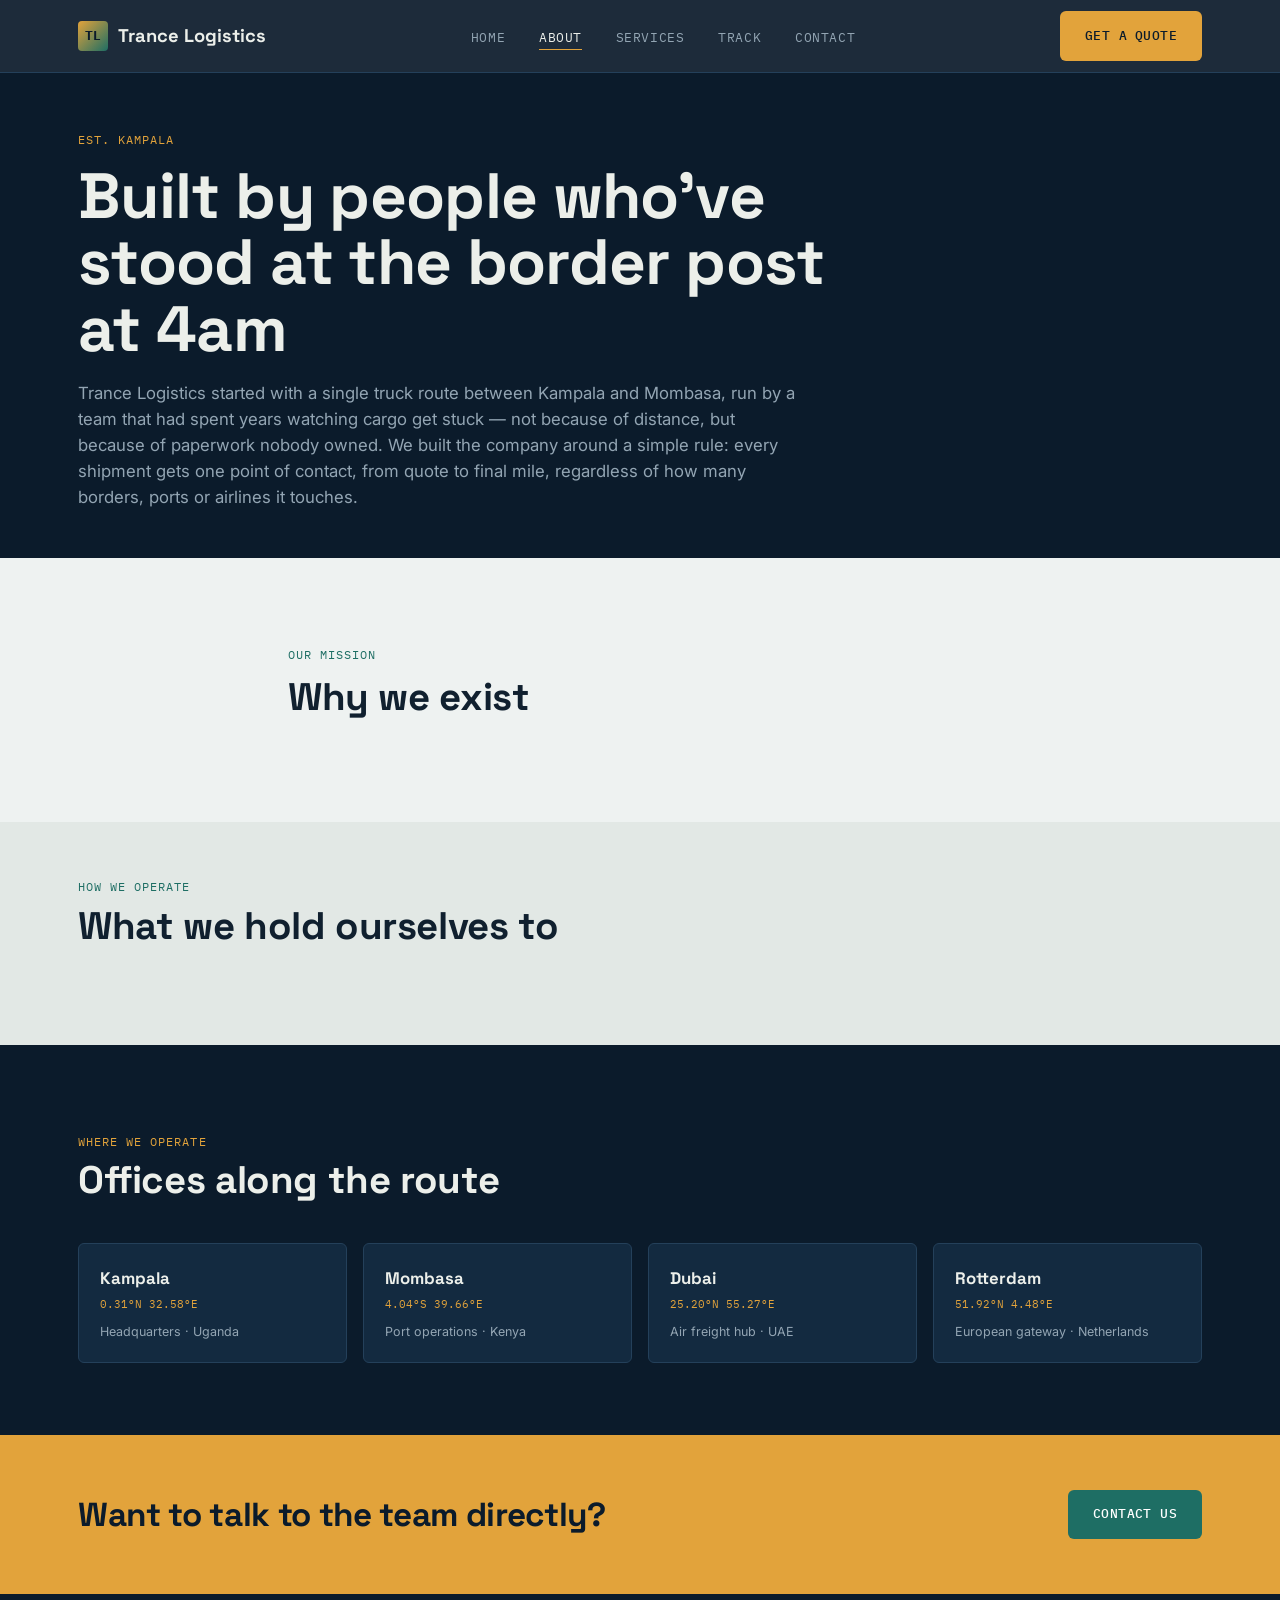
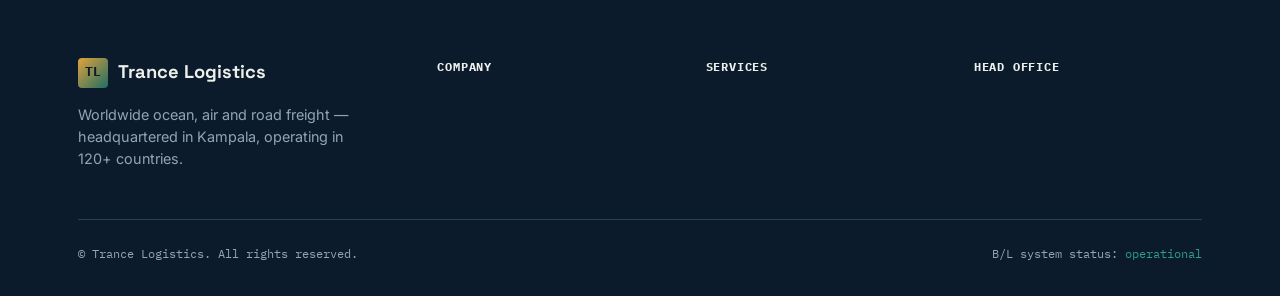
==== about.html @ 34009bf4 "Add files via upload" ====
<!DOCTYPE html>
<html lang="en">
<head>
<meta charset="UTF-8">
<meta name="viewport" content="width=device-width, initial-scale=1.0">
<title>About — Trance Logistics</title>
<link rel="preconnect" href="https://fonts.googleapis.com">
<link href="https://fonts.googleapis.com/css2?family=Space+Grotesk:wght@500;700&family=Inter:wght@400;500;600&family=IBM+Plex+Mono:wght@400;500;600&display=swap" rel="stylesheet">
<link rel="stylesheet" href="assets/css/style.css">
</head>
<body>

<nav class="site-nav">
  <div class="container">
    <a href="index.html" class="brand"><span class="mark" data-site-mark>TL</span> <span data-site-name>Trance Logistics</span></a>
    <ul class="nav-links">
      <li><a href="index.html">Home</a></li>
      <li><a href="about.html">About</a></li>
      <li><a href="services.html">Services</a></li>
      <li><a href="track.html">Track</a></li>
      <li><a href="contact.html">Contact</a></li>
    </ul>
    <div class="nav-cta">
      <a href="contact.html" class="btn btn-amber"><span class="long">Get a</span> Quote</a>
      <button class="nav-toggle" aria-label="Toggle menu">&#9776;</button>
    </div>
  </div>
</nav>

<header class="page-header" data-about>
  <div class="container">
    <div class="eyebrow" data-about-eyebrow></div>
    <h1 data-about-headline style="margin:0.9rem 0 1.1rem; max-width:820px;"></h1>
    <p class="section-lede" data-about-story style="max-width:720px;"></p>
  </div>
</header>

<section class="section">
  <div class="container" style="max-width:760px;">
    <div class="eyebrow on-light">Our mission</div>
    <h2 style="margin:0.7rem 0 1rem;" data-about-mission-title>Why we exist</h2>
    <p class="section-lede" data-about-mission style="max-width:none; font-size:1.15rem; font-family:var(--font-display); color:var(--text-on-light);"></p>
  </div>
</section>

<section class="section tight" style="background:var(--paper-mid);">
  <div class="container">
    <div class="section-head">
      <div>
        <div class="eyebrow on-light">How we operate</div>
        <h2>What we hold ourselves to</h2>
      </div>
    </div>
    <div class="values-grid" data-values></div>
  </div>
</section>

<section class="section" style="background:var(--ink); padding-bottom:4.5rem;">
  <div class="container">
    <div class="section-head" style="border:none;">
      <div>
        <div class="eyebrow">Where we operate</div>
        <h2 style="color:var(--text-on-dark);">Offices along the route</h2>
      </div>
    </div>
    <div class="office-grid" data-offices></div>
  </div>
</section>

<section class="cta-band">
  <div class="container">
    <h2>Want to talk to the team directly?</h2>
    <a href="contact.html" class="btn btn-teal">Contact Us</a>
  </div>
</section>

<footer class="site-footer">
  <div class="container">
    <div class="footer-grid">
      <div>
        <div class="brand" style="margin-bottom:1rem;"><span class="mark" data-site-mark>TL</span> <span data-site-name>Trance Logistics</span></div>
        <p style="max-width:280px; font-size:0.9rem;">Worldwide ocean, air and road freight — headquartered in Kampala, operating in 120+ countries.</p>
      </div>
      <div>
        <h4>Company</h4>
        <ul data-footer-company></ul>
      </div>
      <div>
        <h4>Services</h4>
        <ul data-footer-services></ul>
      </div>
      <div>
        <h4>Head office</h4>
        <p data-footer-address style="font-size:0.9rem;"></p>
      </div>
    </div>
    <div class="footer-bottom">
      <span>&copy; <span data-year></span> <span data-site-name>Trance Logistics</span>. All rights reserved.</span>
      <span>B/L system status: <span style="color:var(--teal-light)">operational</span></span>
    </div>
  </div>
</footer>

<script src="assets/js/main.js"></script>
</body>
</html>
---- assets/css/style.css ----
/* ==========================================================================
   Trance Logistics — Design System
   Palette: maritime ink navy + hazard-placard amber + steel teal
   Type: Space Grotesk (display) / Inter (body) / IBM Plex Mono (data)
   ========================================================================== */

:root{
  --ink:        #0B1B2B;
  --ink-mid:    #132A40;
  --ink-line:   #24405A;
  --paper:      #EEF2F1;
  --paper-mid:  #E2E8E5;
  --paper-line: #CFD8D4;
  --amber:      #E2A33B;
  --amber-dark: #B77E24;
  --teal:       #1E6E64;
  --teal-light: #2E9C8C;
  --text-on-dark:        #ECEFEA;
  --text-on-dark-muted:  #93A5B3;
  --text-on-light:       #10202F;
  --text-on-light-muted: #52636C;

  --font-display: 'Space Grotesk', sans-serif;
  --font-body: 'Inter', sans-serif;
  --font-mono: 'IBM Plex Mono', monospace;

  --radius: 6px;
  --container: 1180px;
}

*{box-sizing:border-box; margin:0; padding:0;}
html{scroll-behavior:smooth;}
body{
  font-family:var(--font-body);
  background:var(--paper);
  color:var(--text-on-light);
  line-height:1.55;
  -webkit-font-smoothing:antialiased;
}
img{max-width:100%; display:block;}
a{color:inherit; text-decoration:none;}
ul{list-style:none;}
button{font-family:inherit; cursor:pointer;}

.container{
  max-width:var(--container);
  margin:0 auto;
  padding:0 1.75rem;
}

@media (prefers-reduced-motion: reduce){
  *{animation-duration:0.01ms !important; animation-iteration-count:1 !important; transition-duration:0.01ms !important; scroll-behavior:auto !important;}
}

/* ---------- Type ---------- */
.eyebrow{
  font-family:var(--font-mono);
  font-size:11.5px;
  letter-spacing:0.09em;
  text-transform:uppercase;
  color:var(--amber);
}
.eyebrow.on-light{color:var(--teal);}
h1,h2,h3{
  font-family:var(--font-display);
  font-weight:700;
  letter-spacing:-0.01em;
  color:inherit;
}
h1{font-size:clamp(2.4rem, 5vw, 4rem); line-height:1.04;}
h2{font-size:clamp(1.7rem, 3vw, 2.5rem); line-height:1.12;}
h3{font-size:1.15rem;}
.section-lede{
  max-width:620px;
  color:var(--text-on-light-muted);
  font-size:1.05rem;
}
.mono{font-family:var(--font-mono);}

/* ---------- Buttons ---------- */
.btn{
  display:inline-flex;
  align-items:center;
  gap:0.5rem;
  padding:0.85rem 1.5rem;
  border-radius:var(--radius);
  font-family:var(--font-mono);
  font-size:13px;
  letter-spacing:0.03em;
  text-transform:uppercase;
  font-weight:500;
  border:1px solid transparent;
  transition:transform 0.15s ease, background 0.15s ease, border-color 0.15s ease;
}
.btn:hover{transform:translateY(-1px);}
.btn-amber{background:var(--amber); color:var(--ink);}
.btn-amber:hover{background:var(--amber-dark);}
.btn-outline-dark{border-color:var(--ink-line); color:var(--text-on-dark);}
.btn-outline-dark:hover{border-color:var(--amber); color:var(--amber);}
.btn-outline-light{border-color:var(--paper-line); color:var(--text-on-light);}
.btn-outline-light:hover{border-color:var(--teal); color:var(--teal);}
.btn-teal{background:var(--teal); color:#fff;}
.btn-teal:hover{background:var(--teal-light);}

/* ---------- Nav ---------- */
.site-nav{
  position:sticky; top:0; z-index:50;
  background:rgba(11,27,43,0.92);
  backdrop-filter:blur(8px);
  border-bottom:1px solid var(--ink-line);
}
.site-nav .container{
  display:flex; align-items:center; justify-content:space-between;
  height:72px;
}
.brand{
  display:flex; align-items:center; gap:10px;
  font-family:var(--font-display); font-weight:700; font-size:1.15rem;
  color:var(--text-on-dark);
}
.brand .mark{
  width:30px; height:30px; border-radius:4px;
  background:linear-gradient(135deg, var(--amber), var(--teal));
  display:flex; align-items:center; justify-content:center;
  color:var(--ink); font-family:var(--font-mono); font-weight:700; font-size:13px;
}
.nav-links{display:flex; align-items:center; gap:2.1rem;}
.nav-links a{
  font-family:var(--font-mono); font-size:12.5px; letter-spacing:0.05em; text-transform:uppercase;
  color:var(--text-on-dark-muted);
  padding-bottom:4px; border-bottom:1px solid transparent;
  transition:color 0.15s ease, border-color 0.15s ease;
}
.nav-links a:hover, .nav-links a.active{color:var(--text-on-dark); border-color:var(--amber);}
.nav-cta{display:flex; align-items:center; gap:1rem;}
.nav-toggle{display:none; background:none; border:none; color:var(--text-on-dark); font-size:1.4rem;}

@media (max-width:860px){
  .nav-links{
    position:absolute; top:72px; left:0; right:0;
    background:var(--ink); border-bottom:1px solid var(--ink-line);
    flex-direction:column; align-items:flex-start; gap:0;
    padding:0.5rem 1.75rem 1.25rem;
    display:none;
  }
  .nav-links.open{display:flex;}
  .nav-links a{padding:0.7rem 0; width:100%; border-bottom:none;}
  .nav-toggle{display:block;}
  .nav-cta .btn span.long{display:none;}
}

/* ---------- Hero ---------- */
.hero{
  position:relative;
  background:var(--ink);
  color:var(--text-on-dark);
  overflow:hidden;
  padding:5rem 0 4rem;
}
.hero-grid{
  display:grid; grid-template-columns:1.1fr 1fr; gap:2rem; align-items:center;
  position:relative; z-index:2;
}
.hero h1{margin:0.9rem 0 1.1rem;}
.hero .section-lede{color:var(--text-on-dark-muted); max-width:520px;}
.hero-actions{display:flex; gap:0.9rem; margin-top:1.9rem; flex-wrap:wrap;}
.hero-map{position:relative; height:380px;}
.hero-map svg{width:100%; height:100%;}
@media (max-width:900px){
  .hero-grid{grid-template-columns:1fr;}
  .hero-map{height:280px; order:-1;}
}

/* route map styling */
.route-grid-line{stroke:var(--ink-line); stroke-width:1;}
.route-path{
  fill:none; stroke:var(--amber); stroke-width:1.6; stroke-dasharray:6 5;
  animation:dashmove 3.2s linear infinite;
  opacity:0.85;
}
.route-path.alt{stroke:var(--teal-light);}
@keyframes dashmove{to{stroke-dashoffset:-110;}}
.route-node{fill:var(--paper);}
.route-node-ring{
  fill:none; stroke:var(--amber); stroke-width:1.4; opacity:0;
  transform-origin:center;
  animation:ping 2.6s ease-out infinite;
}
.route-node-ring.t2{animation-delay:0.9s; stroke:var(--teal-light);}
.route-node-ring.t3{animation-delay:1.7s;}
@keyframes ping{
  0%{opacity:0.7; transform:scale(0.4);}
  100%{opacity:0; transform:scale(2.6);}
}
.route-label{
  font-family:var(--font-mono); font-size:9.5px; fill:var(--text-on-dark-muted); letter-spacing:0.05em;
}

/* ---------- Stat strip ---------- */
.stat-strip{
  background:var(--ink-mid); border-top:1px solid var(--ink-line); border-bottom:1px solid var(--ink-line);
}
.stat-strip .container{
  display:grid; grid-template-columns:repeat(4, 1fr);
  padding:2.2rem 1.75rem;
}
.stat{padding:0 1.5rem; border-left:1px solid var(--ink-line);}
.stat:first-child{border-left:none; padding-left:0;}
.stat .value{font-family:var(--font-mono); font-size:1.9rem; color:var(--amber); font-weight:600;}
.stat .label{font-size:12.5px; color:var(--text-on-dark-muted); margin-top:0.3rem;}
@media (max-width:760px){
  .stat-strip .container{grid-template-columns:1fr 1fr; row-gap:1.6rem;}
  .stat{border-left:none; padding-left:0;}
}

/* ---------- Sections ---------- */
.section{padding:5.5rem 0;}
.section.tight{padding:3.5rem 0;}
.section-head{display:flex; justify-content:space-between; align-items:flex-end; gap:2rem; margin-bottom:2.6rem; flex-wrap:wrap;}
.section-head h2{margin-top:0.5rem;}

/* ---------- Service cards ---------- */
.service-grid{display:grid; grid-template-columns:repeat(3, 1fr); gap:1.1rem;}
.service-card{
  background:#fff; border:1px solid var(--paper-line); border-radius:var(--radius);
  padding:1.7rem 1.6rem;
  opacity:0; transform:translateY(16px);
  transition:opacity 0.6s ease, transform 0.6s ease, border-color 0.2s ease;
}
.service-card.in{opacity:1; transform:translateY(0);}
.service-card:hover{border-color:var(--teal);}
.service-card .code{font-family:var(--font-mono); font-size:11px; color:var(--teal); letter-spacing:0.06em;}
.service-card .icon{margin:0.9rem 0 1rem;}
.service-card h3{margin-bottom:0.5rem;}
.service-card p{color:var(--text-on-light-muted); font-size:0.94rem;}
@media (max-width:900px){.service-grid{grid-template-columns:1fr 1fr;}}
@media (max-width:600px){.service-grid{grid-template-columns:1fr;}}

/* ---------- Lane table (manifest style) ---------- */
.lane-table{width:100%; border-collapse:collapse; font-family:var(--font-mono); font-size:13px;}
.lane-table th{
  text-align:left; padding:0.8rem 1rem; color:var(--text-on-light-muted);
  font-weight:500; text-transform:uppercase; letter-spacing:0.05em; font-size:11px;
  border-bottom:1px solid var(--paper-line);
}
.lane-table td{padding:1rem; border-bottom:1px solid var(--paper-line);}
.lane-table tr:hover td{background:var(--paper-mid);}
.tag{
  display:inline-block; padding:0.2rem 0.55rem; border-radius:3px;
  background:rgba(30,110,100,0.1); color:var(--teal); font-size:11px;
}

/* ---------- Testimonial slider ---------- */
.t-slider{position:relative; max-width:760px; margin:0 auto; min-height:190px;}
.t-slide{
  position:absolute; inset:0; opacity:0; transition:opacity 0.6s ease; pointer-events:none;
}
.t-slide.active{opacity:1; pointer-events:auto;}
.t-slide blockquote{font-family:var(--font-display); font-size:1.35rem; line-height:1.4; color:var(--text-on-light);}
.t-slide .attrib{margin-top:1.2rem; font-family:var(--font-mono); font-size:12.5px; color:var(--teal);}
.t-dots{display:flex; gap:8px; justify-content:center; margin-top:2rem;}
.t-dots button{
  width:7px; height:7px; border-radius:50%; background:var(--paper-line); border:none;
}
.t-dots button.active{background:var(--teal); width:20px; border-radius:4px; transition:width 0.2s ease;}

/* ---------- CTA band ---------- */
.cta-band{background:var(--amber); color:var(--ink); padding:3.4rem 0;}
.cta-band .container{display:flex; justify-content:space-between; align-items:center; gap:2rem; flex-wrap:wrap;}
.cta-band h2{font-size:clamp(1.5rem, 2.6vw, 2.1rem);}

/* ---------- Footer ---------- */
.site-footer{background:var(--ink); color:var(--text-on-dark-muted); padding:4rem 0 2rem;}
.footer-grid{display:grid; grid-template-columns:1.4fr 1fr 1fr 1fr; gap:2.5rem; padding-bottom:3rem; border-bottom:1px solid var(--ink-line);}
.footer-grid h4{font-family:var(--font-mono); font-size:11.5px; letter-spacing:0.07em; text-transform:uppercase; color:var(--text-on-dark); margin-bottom:1rem;}
.footer-grid li{margin-bottom:0.55rem; font-size:0.92rem;}
.footer-grid a:hover{color:var(--amber);}
.footer-bottom{display:flex; justify-content:space-between; padding-top:1.6rem; font-size:12px; font-family:var(--font-mono); flex-wrap:wrap; gap:0.8rem;}
@media (max-width:800px){.footer-grid{grid-template-columns:1fr 1fr;}}

/* ---------- Reveal-on-scroll ---------- */
.reveal{opacity:0; transform:translateY(18px); transition:opacity 0.7s ease, transform 0.7s ease;}
.reveal.in{opacity:1; transform:translateY(0);}

/* ---------- Inner page header (non-home) ---------- */
.page-header{background:var(--ink); color:var(--text-on-dark); padding:3.6rem 0 3rem;}
.page-header .section-lede{color:var(--text-on-dark-muted);}

/* ---------- About page ---------- */
.values-grid{display:grid; grid-template-columns:repeat(3,1fr); gap:1.1rem;}
.value-card{border-left:2px solid var(--teal); padding:0.3rem 0 0.3rem 1.1rem;}
.value-card h3{margin-bottom:0.4rem;}
.value-card p{color:var(--text-on-light-muted); font-size:0.92rem;}
@media (max-width:760px){.values-grid{grid-template-columns:1fr;}}

.office-grid{display:grid; grid-template-columns:repeat(4,1fr); gap:1rem;}
.office-card{background:var(--ink-mid); border:1px solid var(--ink-line); border-radius:var(--radius); padding:1.3rem;}
.office-card .city{font-family:var(--font-display); font-weight:700; font-size:1.05rem; color:var(--text-on-dark);}
.office-card .coords{font-family:var(--font-mono); font-size:11px; color:var(--amber); margin:0.3rem 0 0.6rem;}
.office-card .role{font-size:12.5px; color:var(--text-on-dark-muted);}
@media (max-width:860px){.office-grid{grid-template-columns:1fr 1fr;}}

/* ---------- Track page ---------- */
.track-box{
  background:var(--ink-mid); border:1px solid var(--ink-line); border-radius:var(--radius);
  padding:2.4rem; max-width:640px; margin:0 auto;
}
.track-form{display:flex; gap:0.7rem; margin-top:1.2rem;}
.track-form input{
  flex:1; padding:0.85rem 1rem; border-radius:var(--radius); border:1px solid var(--ink-line);
  background:var(--ink); color:var(--text-on-dark); font-family:var(--font-mono); font-size:13px;
}
.track-form input:focus{outline:2px solid var(--amber); outline-offset:1px;}
.track-result{margin-top:1.8rem; display:none;}
.track-result.show{display:block;}
.milestone{display:flex; gap:1rem; padding:0.9rem 0; border-bottom:1px solid var(--ink-line);}
.milestone:last-child{border-bottom:none;}
.milestone .dot{width:9px; height:9px; border-radius:50%; background:var(--teal-light); margin-top:5px; flex-shrink:0;}
.milestone.pending .dot{background:var(--ink-line);}
.milestone .m-status{font-weight:600; font-size:0.92rem;}
.milestone .m-meta{font-family:var(--font-mono); font-size:11.5px; color:var(--text-on-dark-muted); margin-top:0.2rem;}

/* ---------- Contact page ---------- */
.contact-grid{display:grid; grid-template-columns:1fr 1fr; gap:3rem;}
.form-field{margin-bottom:1.2rem;}
.form-field label{display:block; font-family:var(--font-mono); font-size:11.5px; text-transform:uppercase; letter-spacing:0.05em; color:var(--text-on-light-muted); margin-bottom:0.4rem;}
.form-field input, .form-field select, .form-field textarea{
  width:100%; padding:0.8rem 0.9rem; border:1px solid var(--paper-line); border-radius:var(--radius);
  font-family:var(--font-body); font-size:0.95rem; background:#fff;
}
.form-field textarea{min-height:120px; resize:vertical;}
.form-field input:focus, .form-field select:focus, .form-field textarea:focus{outline:2px solid var(--teal); outline-offset:1px;}
.contact-info-card{background:var(--ink); color:var(--text-on-dark); border-radius:var(--radius); padding:2rem;}
.contact-info-card .row{display:flex; gap:0.8rem; padding:0.9rem 0; border-bottom:1px solid var(--ink-line);}
.contact-info-card .row:last-child{border-bottom:none;}
.contact-info-card .row .label{font-family:var(--font-mono); font-size:11px; color:var(--text-on-dark-muted); text-transform:uppercase;}
@media (max-width:860px){.contact-grid{grid-template-columns:1fr;}}

/* ---------- Utility ---------- */
.text-center{text-align:center;}
.mt-lg{margin-top:2.5rem;}
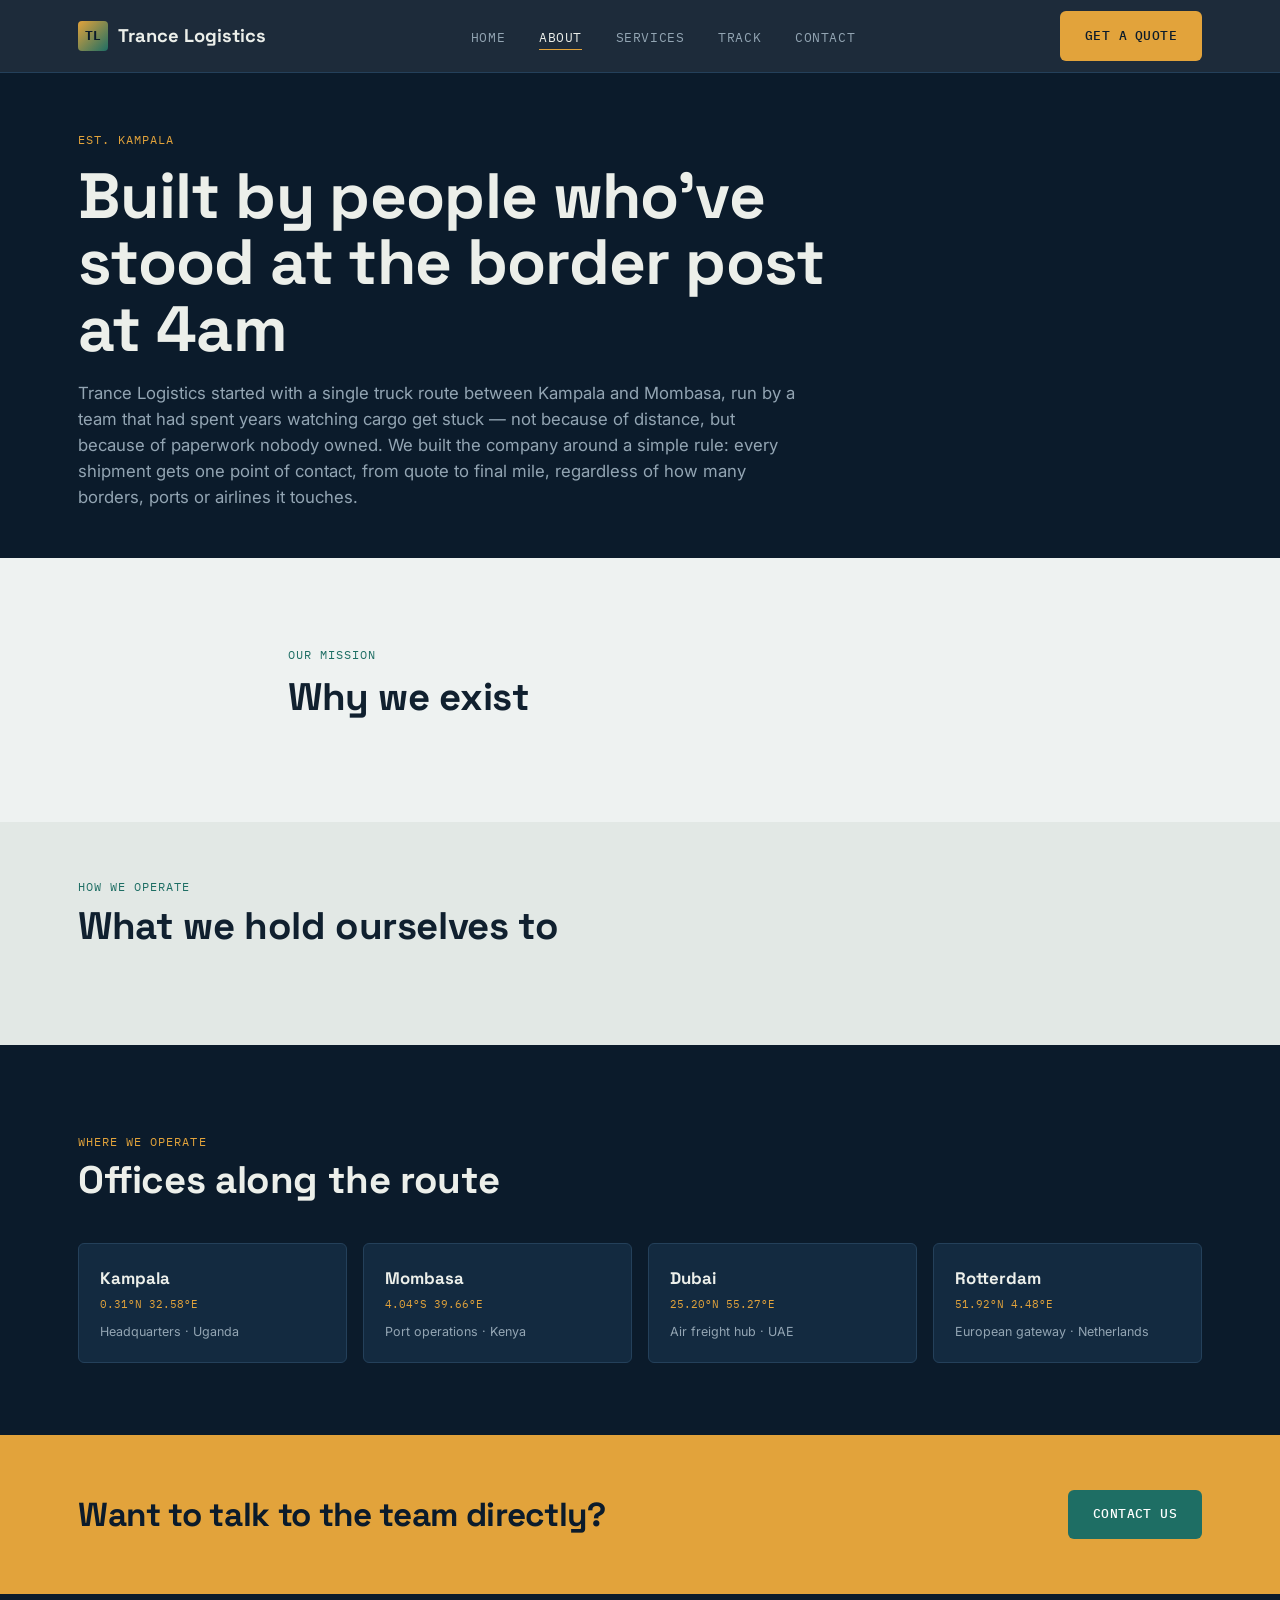
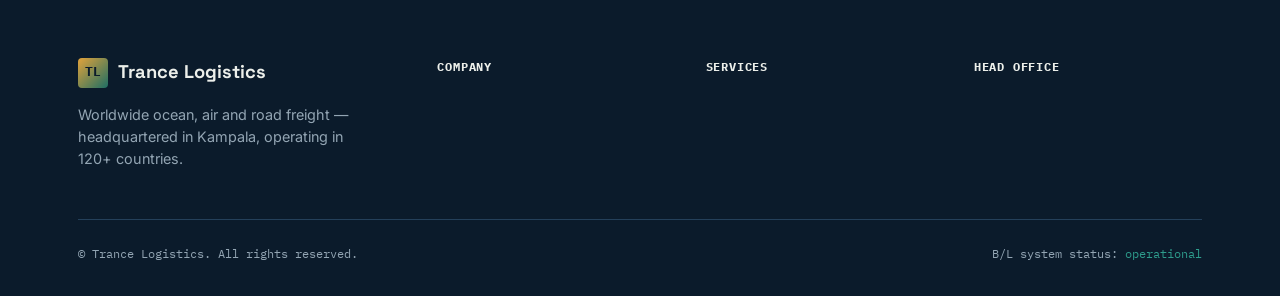
==== commit 6978cedf: "Link animation stylesheets and scripts to about.html" ====
--- a/about.html
+++ b/about.html
@@ -7,6 +7,7 @@
 <link rel="preconnect" href="https://fonts.googleapis.com">
 <link href="https://fonts.googleapis.com/css2?family=Space+Grotesk:wght@500;700&family=Inter:wght@400;500;600&family=IBM+Plex+Mono:wght@400;500;600&display=swap" rel="stylesheet">
 <link rel="stylesheet" href="assets/css/style.css">
+<link rel="stylesheet" href="assets/css/animations.css">
 </head>
 <body>
 
@@ -102,5 +103,6 @@
 </footer>
 
 <script src="assets/js/main.js"></script>
+<script src="assets/js/animations.js"></script>
 </body>
 </html>
--- a/assets/css/animations.css
+++ b/assets/css/animations.css
@@ -0,0 +1,543 @@
+/* ============================================================================
+   TRANCE LOGISTICS — VISUAL ANIMATIONS & GRAPHICS
+   ============================================================================ */
+
+/* Fade In on Scroll */
+@keyframes fadeInUp {
+  from {
+    opacity: 0;
+    transform: translateY(30px);
+  }
+  to {
+    opacity: 1;
+    transform: translateY(0);
+  }
+}
+
+@keyframes fadeInDown {
+  from {
+    opacity: 0;
+    transform: translateY(-30px);
+  }
+  to {
+    opacity: 1;
+    transform: translateY(0);
+  }
+}
+
+@keyframes fadeIn {
+  from {
+    opacity: 0;
+  }
+  to {
+    opacity: 1;
+  }
+}
+
+@keyframes slideInLeft {
+  from {
+    opacity: 0;
+    transform: translateX(-60px);
+  }
+  to {
+    opacity: 1;
+    transform: translateX(0);
+  }
+}
+
+@keyframes slideInRight {
+  from {
+    opacity: 0;
+    transform: translateX(60px);
+  }
+  to {
+    opacity: 1;
+    transform: translateX(0);
+  }
+}
+
+/* Scale and Pulse Effects */
+@keyframes scaleIn {
+  from {
+    opacity: 0;
+    transform: scale(0.95);
+  }
+  to {
+    opacity: 1;
+    transform: scale(1);
+  }
+}
+
+@keyframes pulse {
+  0%, 100% {
+    opacity: 1;
+  }
+  50% {
+    opacity: 0.7;
+  }
+}
+
+@keyframes glow {
+  0%, 100% {
+    box-shadow: 0 0 5px rgba(0, 0, 0, 0.1);
+  }
+  50% {
+    box-shadow: 0 0 20px rgba(255, 193, 7, 0.3);
+  }
+}
+
+/* Gradient Animation */
+@keyframes gradientShift {
+  0% {
+    background-position: 0% 50%;
+  }
+  50% {
+    background-position: 100% 50%;
+  }
+  100% {
+    background-position: 0% 50%;
+  }
+}
+
+/* Floating Animation */
+@keyframes float {
+  0%, 100% {
+    transform: translateY(0px);
+  }
+  50% {
+    transform: translateY(-20px);
+  }
+}
+
+/* Rotating Animation */
+@keyframes rotate {
+  from {
+    transform: rotate(0deg);
+  }
+  to {
+    transform: rotate(360deg);
+  }
+}
+
+/* Hero Section Animations */
+.hero {
+  position: relative;
+  overflow: hidden;
+}
+
+.hero::before {
+  content: "";
+  position: absolute;
+  top: 0;
+  left: 0;
+  right: 0;
+  bottom: 0;
+  background: linear-gradient(135deg, rgba(0, 150, 136, 0.05) 0%, rgba(255, 193, 7, 0.05) 100%);
+  pointer-events: none;
+  animation: gradientShift 8s ease infinite;
+  background-size: 200% 200%;
+}
+
+[data-hero-headline] {
+  animation: fadeInUp 0.8s ease-out 0.2s both;
+}
+
+[data-hero-eyebrow] {
+  animation: fadeInDown 0.8s ease-out 0.1s both;
+}
+
+[data-hero-sub] {
+  animation: fadeInUp 0.8s ease-out 0.3s both;
+}
+
+.hero-actions {
+  animation: fadeInUp 0.8s ease-out 0.4s both;
+}
+
+.hero-actions a {
+  transition: all 0.3s ease;
+}
+
+.hero-actions a:hover {
+  transform: translateY(-3px);
+  box-shadow: 0 10px 30px rgba(0, 0, 0, 0.15);
+}
+
+/* Navigation Animations */
+.site-nav {
+  animation: slideInDown 0.6s ease-out;
+}
+
+.nav-links li {
+  animation: fadeIn 0.6s ease-out;
+}
+
+.nav-links li:nth-child(1) { animation-delay: 0.1s; }
+.nav-links li:nth-child(2) { animation-delay: 0.2s; }
+.nav-links li:nth-child(3) { animation-delay: 0.3s; }
+.nav-links li:nth-child(4) { animation-delay: 0.4s; }
+.nav-links li:nth-child(5) { animation-delay: 0.5s; }
+
+.nav-links a {
+  position: relative;
+  transition: color 0.3s ease;
+}
+
+.nav-links a::after {
+  content: "";
+  position: absolute;
+  bottom: -5px;
+  left: 0;
+  right: 0;
+  height: 2px;
+  background: var(--teal-light);
+  transform: scaleX(0);
+  transform-origin: left;
+  transition: transform 0.3s ease;
+}
+
+.nav-links a:hover::after {
+  transform: scaleX(1);
+}
+
+/* Service Cards Animation */
+.service-grid [class*="card"],
+[data-services] > div {
+  animation: fadeInUp 0.6s ease-out both;
+}
+
+[data-services] > div:nth-child(1) { animation-delay: 0.1s; }
+[data-services] > div:nth-child(2) { animation-delay: 0.2s; }
+[data-services] > div:nth-child(3) { animation-delay: 0.3s; }
+[data-services] > div:nth-child(4) { animation-delay: 0.4s; }
+[data-services] > div:nth-child(5) { animation-delay: 0.5s; }
+[data-services] > div:nth-child(6) { animation-delay: 0.6s; }
+
+[data-services] > div {
+  transition: all 0.3s ease;
+  cursor: pointer;
+}
+
+[data-services] > div:hover {
+  transform: translateY(-10px);
+  box-shadow: 0 20px 40px rgba(0, 0, 0, 0.1);
+}
+
+/* Stats Strip Animation */
+[data-stats] {
+  animation: fadeIn 0.8s ease-out;
+}
+
+[data-stats] > div {
+  animation: scaleIn 0.6s ease-out both;
+}
+
+[data-stats] > div:nth-child(1) { animation-delay: 0.1s; }
+[data-stats] > div:nth-child(2) { animation-delay: 0.2s; }
+[data-stats] > div:nth-child(3) { animation-delay: 0.3s; }
+[data-stats] > div:nth-child(4) { animation-delay: 0.4s; }
+
+/* Table Animation */
+.lane-table {
+  animation: fadeInUp 0.8s ease-out;
+}
+
+.lane-table tbody tr {
+  animation: fadeIn 0.6s ease-out both;
+}
+
+.lane-table tbody tr:nth-child(1) { animation-delay: 0.1s; }
+.lane-table tbody tr:nth-child(2) { animation-delay: 0.2s; }
+.lane-table tbody tr:nth-child(3) { animation-delay: 0.3s; }
+.lane-table tbody tr:nth-child(4) { animation-delay: 0.4s; }
+
+.lane-table tbody tr {
+  transition: all 0.3s ease;
+}
+
+.lane-table tbody tr:hover {
+  background-color: rgba(0, 150, 136, 0.05);
+  transform: translateX(5px);
+}
+
+/* Testimonials Slider Animation */
+[data-testimonials] {
+  animation: fadeInUp 0.8s ease-out;
+}
+
+.t-slider > div {
+  animation: fadeIn 0.6s ease-out;
+}
+
+[data-t-dots] button {
+  animation: fadeIn 0.6s ease-out;
+  transition: all 0.3s ease;
+}
+
+[data-t-dots] button.active {
+  animation: pulse 1.5s ease-in-out infinite;
+}
+
+/* Process Steps Animation */
+.process-step {
+  animation: slideInLeft 0.6s ease-out both;
+}
+
+.process-step:nth-child(1) { animation-delay: 0.1s; }
+.process-step:nth-child(2) { animation-delay: 0.2s; }
+.process-step:nth-child(3) { animation-delay: 0.3s; }
+.process-step:nth-child(4) { animation-delay: 0.4s; }
+
+.process-step {
+  transition: all 0.3s ease;
+}
+
+.process-step:hover {
+  transform: translateY(-5px);
+}
+
+/* Values Grid Animation */
+[data-values] > div {
+  animation: fadeInUp 0.6s ease-out both;
+}
+
+[data-values] > div:nth-child(1) { animation-delay: 0.1s; }
+[data-values] > div:nth-child(2) { animation-delay: 0.2s; }
+[data-values] > div:nth-child(3) { animation-delay: 0.3s; }
+[data-values] > div:nth-child(4) { animation-delay: 0.4s; }
+
+[data-values] > div {
+  transition: all 0.3s ease;
+}
+
+[data-values] > div:hover {
+  transform: scale(1.05);
+  box-shadow: 0 15px 35px rgba(0, 0, 0, 0.1);
+}
+
+/* Office Grid Animation */
+[data-offices] > div {
+  animation: scaleIn 0.6s ease-out both;
+}
+
+[data-offices] > div:nth-child(1) { animation-delay: 0.1s; }
+[data-offices] > div:nth-child(2) { animation-delay: 0.2s; }
+[data-offices] > div:nth-child(3) { animation-delay: 0.3s; }
+[data-offices] > div:nth-child(4) { animation-delay: 0.4s; }
+[data-offices] > div:nth-child(5) { animation-delay: 0.5s; }
+[data-offices] > div:nth-child(6) { animation-delay: 0.6s; }
+
+[data-offices] > div {
+  transition: all 0.3s ease;
+}
+
+[data-offices] > div:hover {
+  transform: scale(1.03);
+  box-shadow: 0 10px 25px rgba(0, 0, 0, 0.15);
+}
+
+/* Button Animations */
+.btn {
+  position: relative;
+  overflow: hidden;
+  transition: all 0.3s ease;
+}
+
+.btn::before {
+  content: "";
+  position: absolute;
+  top: 0;
+  left: -100%;
+  width: 100%;
+  height: 100%;
+  background: rgba(255, 255, 255, 0.2);
+  transition: left 0.3s ease;
+  z-index: -1;
+}
+
+.btn:hover::before {
+  left: 100%;
+}
+
+.btn-amber:hover {
+  background-color: #f4a000;
+  transform: translateY(-2px);
+  box-shadow: 0 8px 20px rgba(255, 193, 7, 0.3);
+}
+
+.btn-teal:hover {
+  background-color: #00897b;
+  transform: translateY(-2px);
+  box-shadow: 0 8px 20px rgba(0, 150, 136, 0.3);
+}
+
+.btn-outline-dark:hover {
+  background-color: rgba(0, 0, 0, 0.05);
+  transform: translateY(-2px);
+}
+
+.btn-outline-light:hover {
+  background-color: rgba(255, 255, 255, 0.1);
+  transform: translateY(-2px);
+}
+
+/* CTA Band Animation */
+.cta-band {
+  animation: fadeInUp 0.8s ease-out;
+}
+
+.cta-band h2 {
+  animation: fadeInUp 0.8s ease-out 0.1s both;
+}
+
+.cta-band .btn {
+  animation: fadeInUp 0.8s ease-out 0.2s both;
+}
+
+/* Footer Animation */
+.site-footer {
+  animation: fadeIn 0.6s ease-out;
+}
+
+.footer-grid > div {
+  animation: fadeInUp 0.6s ease-out both;
+}
+
+.footer-grid > div:nth-child(1) { animation-delay: 0.1s; }
+.footer-grid > div:nth-child(2) { animation-delay: 0.2s; }
+.footer-grid > div:nth-child(3) { animation-delay: 0.3s; }
+.footer-grid > div:nth-child(4) { animation-delay: 0.4s; }
+
+/* Page Header Animation */
+.page-header {
+  animation: fadeInUp 0.8s ease-out;
+}
+
+.page-header .eyebrow {
+  animation: fadeInDown 0.8s ease-out 0.1s both;
+}
+
+.page-header h1 {
+  animation: fadeInUp 0.8s ease-out 0.2s both;
+}
+
+.page-header p {
+  animation: fadeInUp 0.8s ease-out 0.3s both;
+}
+
+/* Intersection Observer Animation Class */
+.fade-in-on-scroll {
+  opacity: 0;
+  transform: translateY(30px);
+  animation: fadeInUp 0.6s ease-out forwards;
+}
+
+.slide-in-left-on-scroll {
+  opacity: 0;
+  transform: translateX(-60px);
+  animation: slideInLeft 0.6s ease-out forwards;
+}
+
+.slide-in-right-on-scroll {
+  opacity: 0;
+  transform: translateX(60px);
+  animation: slideInRight 0.6s ease-out forwards;
+}
+
+.scale-in-on-scroll {
+  opacity: 0;
+  transform: scale(0.95);
+  animation: scaleIn 0.6s ease-out forwards;
+}
+
+/* Smooth Scrolling */
+html {
+  scroll-behavior: smooth;
+}
+
+/* Hover Effects on Text Elements */
+h1, h2, h3, h4, h5, h6 {
+  transition: color 0.3s ease;
+}
+
+p, .section-lede {
+  transition: color 0.3s ease;
+}
+
+a {
+  transition: all 0.3s ease;
+}
+
+/* Attention Seekers */
+@keyframes bounce {
+  0%, 100% {
+    transform: translateY(0);
+  }
+  50% {
+    transform: translateY(-10px);
+  }
+}
+
+@keyframes wiggle {
+  0%, 100% {
+    transform: rotate(0deg);
+  }
+  25% {
+    transform: rotate(-1deg);
+  }
+  75% {
+    transform: rotate(1deg);
+  }
+}
+
+.bounce-animation {
+  animation: bounce 1s ease-in-out infinite;
+}
+
+.wiggle-animation {
+  animation: wiggle 0.5s ease-in-out infinite;
+}
+
+/* Loading Spinner */
+@keyframes spin {
+  0% {
+    transform: rotate(0deg);
+  }
+  100% {
+    transform: rotate(360deg);
+  }
+}
+
+.spinner {
+  width: 40px;
+  height: 40px;
+  border: 4px solid rgba(0, 0, 0, 0.1);
+  border-top: 4px solid var(--teal-light);
+  border-radius: 50%;
+  animation: spin 1s linear infinite;
+}
+
+/* Staggered Animation Utility */
+.stagger-children > * {
+  animation: fadeInUp 0.6s ease-out both;
+}
+
+.stagger-children > :nth-child(1) { animation-delay: 0.1s; }
+.stagger-children > :nth-child(2) { animation-delay: 0.2s; }
+.stagger-children > :nth-child(3) { animation-delay: 0.3s; }
+.stagger-children > :nth-child(4) { animation-delay: 0.4s; }
+.stagger-children > :nth-child(5) { animation-delay: 0.5s; }
+.stagger-children > :nth-child(6) { animation-delay: 0.6s; }
+.stagger-children > :nth-child(n+7) { animation-delay: 0.7s; }
+
+/* Accessibility: Respect prefers-reduced-motion */
+@media (prefers-reduced-motion: reduce) {
+  *,
+  *::before,
+  *::after {
+    animation-duration: 0.01ms !important;
+    animation-iteration-count: 1 !important;
+    transition-duration: 0.01ms !important;
+    scroll-behavior: auto !important;
+  }
+}
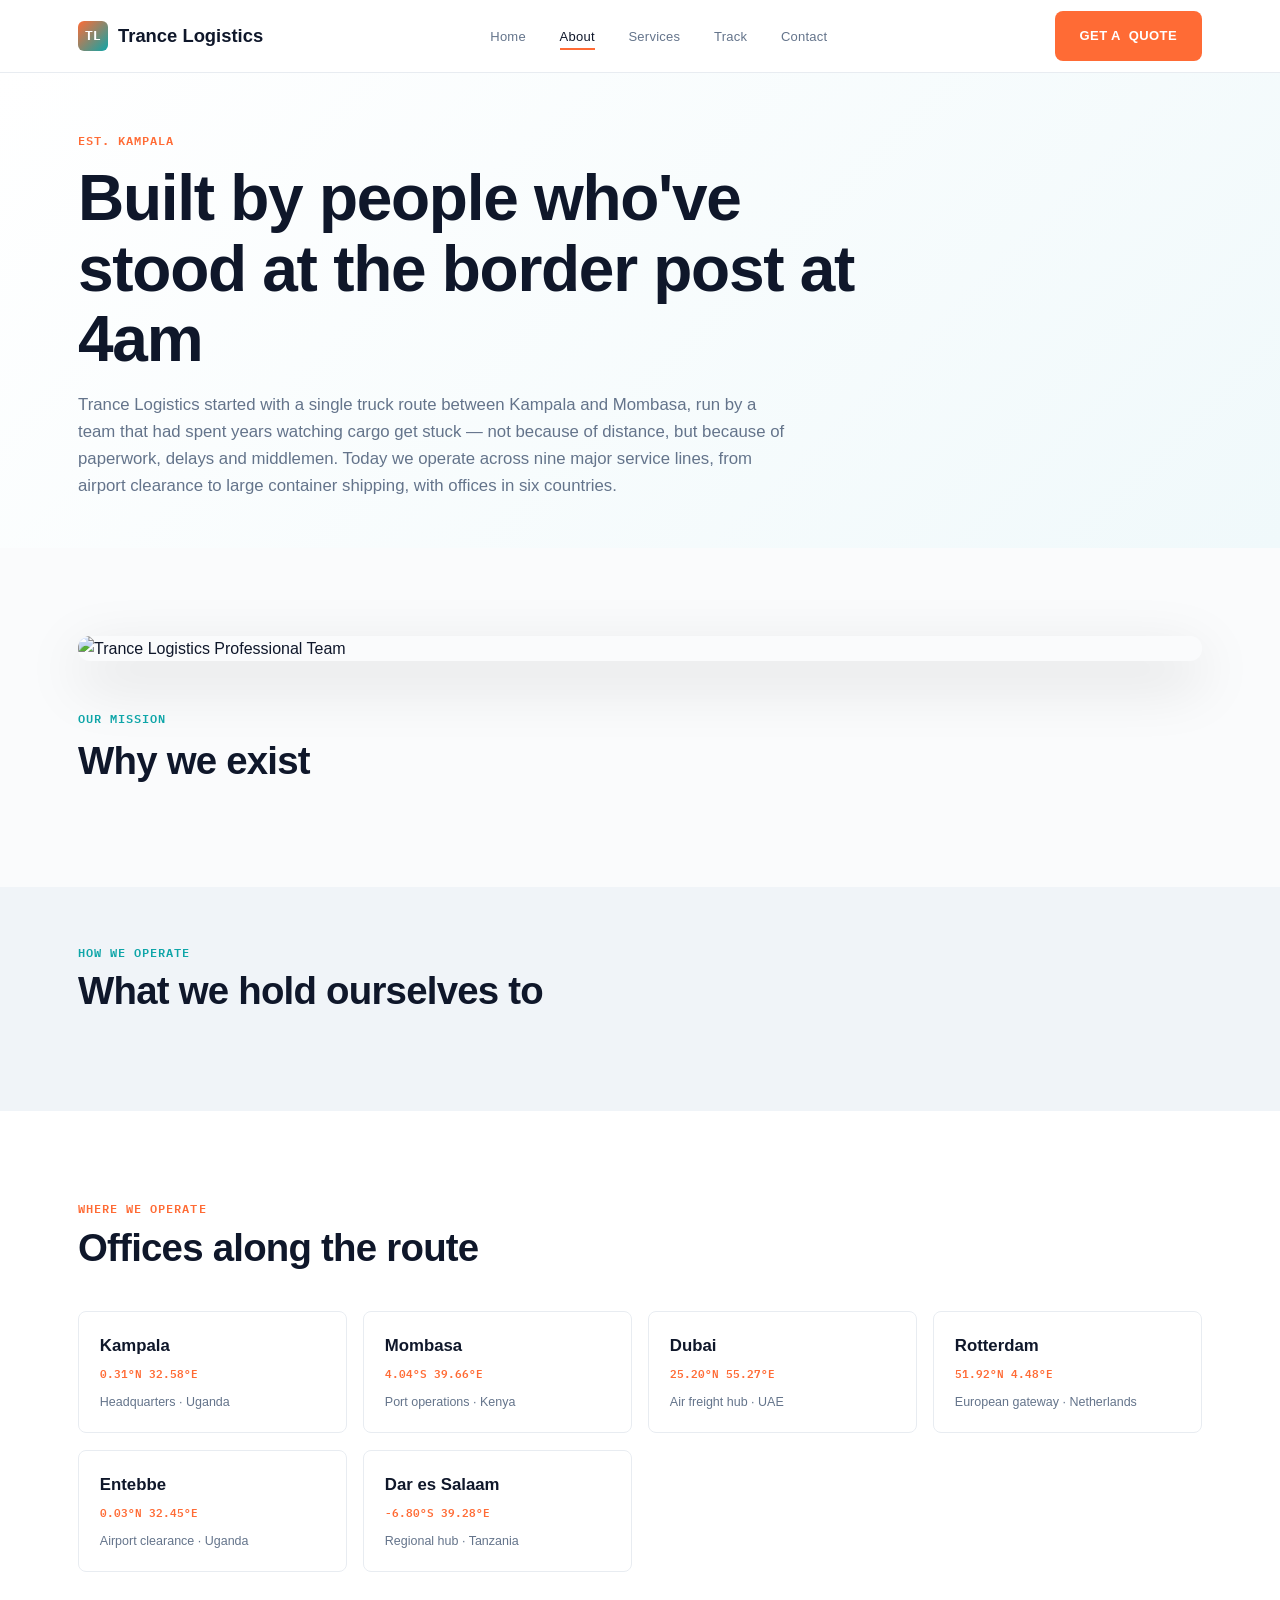
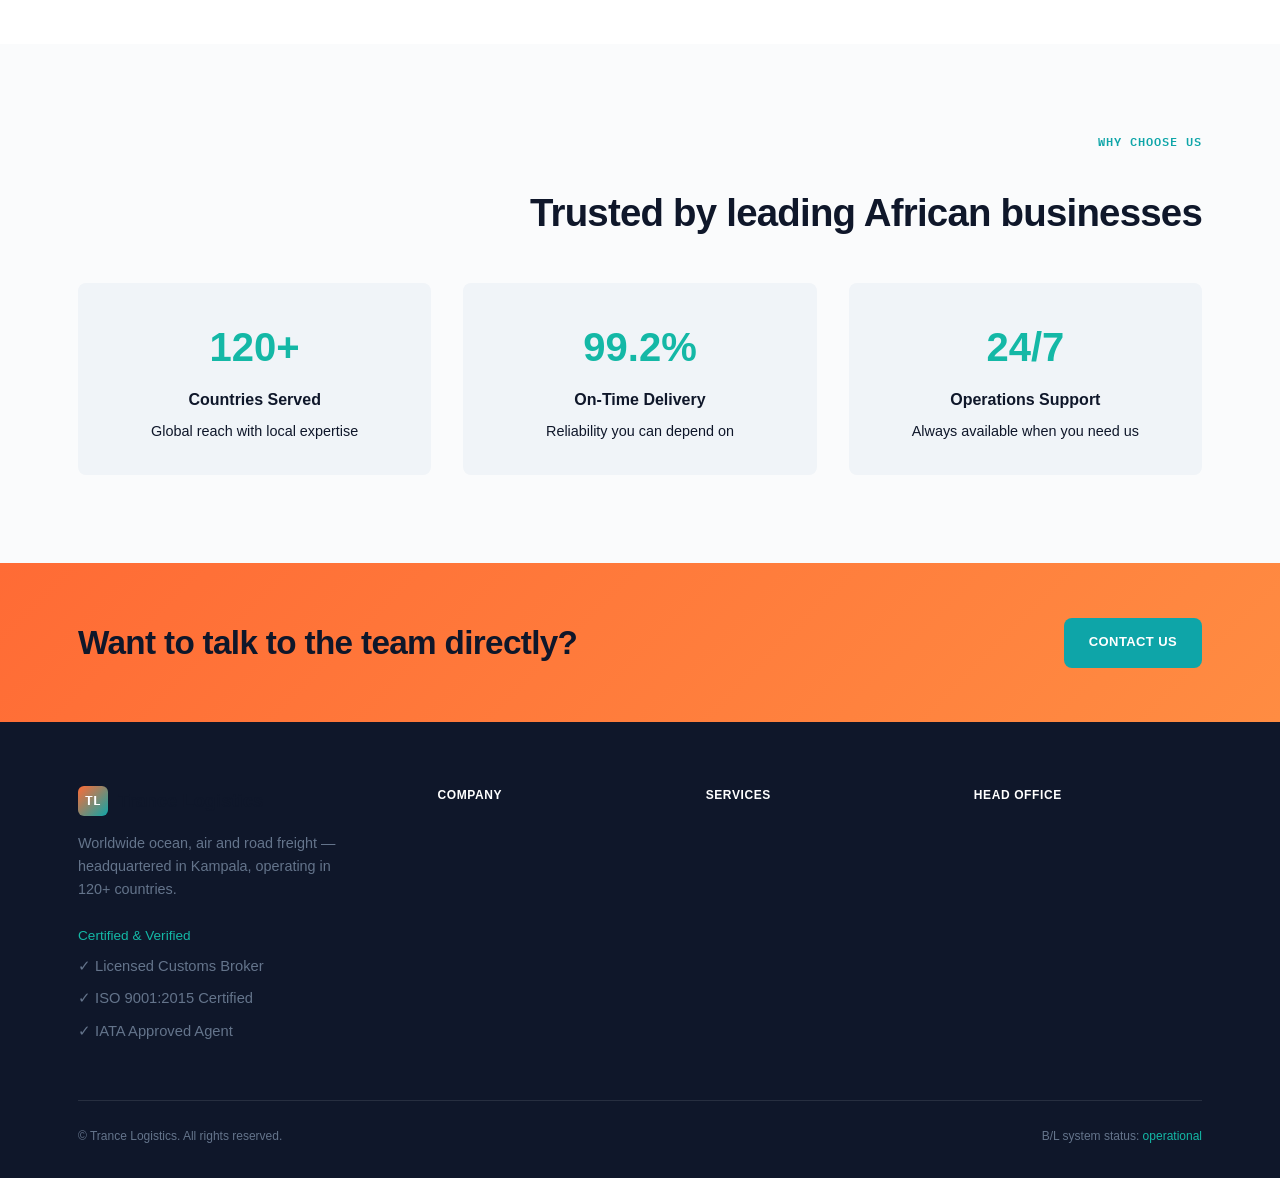
==== commit af565ee7: "Enhanced about page with professional imagery and team section" ====
--- a/about.html
+++ b/about.html
@@ -37,10 +37,15 @@
 </header>
 
 <section class="section">
-  <div class="container" style="max-width:760px;">
-    <div class="eyebrow on-light">Our mission</div>
-    <h2 style="margin:0.7rem 0 1rem;" data-about-mission-title>Why we exist</h2>
-    <p class="section-lede" data-about-mission style="max-width:none; font-size:1.15rem; font-family:var(--font-display); color:var(--text-on-light);"></p>
+  <div class="container">
+    <div class="about-hero-image" style="margin-bottom: 3rem; border-radius: 12px; overflow: hidden; box-shadow: 0 20px 60px rgba(0,0,0,0.15);">
+      <img src="assets/images/team-group.jpg" alt="Trance Logistics Professional Team" loading="lazy" style="width: 100%; height: auto; display: block;">
+    </div>
+    <div style="max-width:760px;">
+      <div class="eyebrow on-light">Our mission</div>
+      <h2 style="margin:0.7rem 0 1rem;" data-about-mission-title>Why we exist</h2>
+      <p class="section-lede" data-about-mission style="max-width:none; font-size:1.15rem; font-family:var(--font-display); color:var(--text-on-light);"></p>
+    </div>
   </div>
 </section>
 
@@ -68,6 +73,32 @@
   </div>
 </section>
 
+<section class="section">
+  <div class="container">
+    <div class="section-head text-center" style="justify-content: center; flex-direction: column;">
+      <div class="eyebrow on-light">Why choose us</div>
+      <h2>Trusted by leading African businesses</h2>
+    </div>
+    <div class="trust-badges" style="display: grid; grid-template-columns: repeat(auto-fit, minmax(250px, 1fr)); gap: 2rem; margin-top: 3rem;">
+      <div style="padding: 2rem; background: var(--paper-mid); border-radius: 8px; text-align: center;">
+        <div style="font-size: 2.5rem; font-weight: 700; color: var(--teal-light); margin-bottom: 0.5rem;">120+</div>
+        <p style="font-weight: 600;">Countries Served</p>
+        <p style="font-size: 0.9rem; color: var(--text-light); margin-top: 0.5rem;">Global reach with local expertise</p>
+      </div>
+      <div style="padding: 2rem; background: var(--paper-mid); border-radius: 8px; text-align: center;">
+        <div style="font-size: 2.5rem; font-weight: 700; color: var(--teal-light); margin-bottom: 0.5rem;">99.2%</div>
+        <p style="font-weight: 600;">On-Time Delivery</p>
+        <p style="font-size: 0.9rem; color: var(--text-light); margin-top: 0.5rem;">Reliability you can depend on</p>
+      </div>
+      <div style="padding: 2rem; background: var(--paper-mid); border-radius: 8px; text-align: center;">
+        <div style="font-size: 2.5rem; font-weight: 700; color: var(--teal-light); margin-bottom: 0.5rem;">24/7</div>
+        <p style="font-weight: 600;">Operations Support</p>
+        <p style="font-size: 0.9rem; color: var(--text-light); margin-top: 0.5rem;">Always available when you need us</p>
+      </div>
+    </div>
+  </div>
+</section>
+
 <section class="cta-band">
   <div class="container">
     <h2>Want to talk to the team directly?</h2>
@@ -81,6 +112,14 @@
       <div>
         <div class="brand" style="margin-bottom:1rem;"><span class="mark" data-site-mark>TL</span> <span data-site-name>Trance Logistics</span></div>
         <p style="max-width:280px; font-size:0.9rem;">Worldwide ocean, air and road freight — headquartered in Kampala, operating in 120+ countries.</p>
+        <div class="certifications" style="margin-top: 1.5rem; font-size: 0.85rem;">
+          <p style="font-weight: 500; color: var(--teal-light); margin-bottom: 0.5rem;">Certified & Verified</p>
+          <ul style="list-style: none; padding: 0;">
+            <li>✓ Licensed Customs Broker</li>
+            <li>✓ ISO 9001:2015 Certified</li>
+            <li>✓ IATA Approved Agent</li>
+          </ul>
+        </div>
       </div>
       <div>
         <h4>Company</h4>
--- a/assets/css/style.css
+++ b/assets/css/style.css
@@ -1,30 +1,30 @@
 /* ==========================================================================
-   Trance Logistics — Design System
-   Palette: maritime ink navy + hazard-placard amber + steel teal
-   Type: Space Grotesk (display) / Inter (body) / IBM Plex Mono (data)
+   Trance Logistics — Design System (Lighter, Modern Theme)
+   Palette: Clean whites + bright accent colors + professional teal
+   Type: Poppins (display) / Segoe UI (body) / IBM Plex Mono (data)
    ========================================================================== */
 
 :root{
-  --ink:        #0B1B2B;
-  --ink-mid:    #132A40;
-  --ink-line:   #24405A;
-  --paper:      #EEF2F1;
-  --paper-mid:  #E2E8E5;
-  --paper-line: #CFD8D4;
-  --amber:      #E2A33B;
-  --amber-dark: #B77E24;
-  --teal:       #1E6E64;
-  --teal-light: #2E9C8C;
-  --text-on-dark:        #ECEFEA;
-  --text-on-dark-muted:  #93A5B3;
-  --text-on-light:       #10202F;
-  --text-on-light-muted: #52636C;
-
-  --font-display: 'Space Grotesk', sans-serif;
-  --font-body: 'Inter', sans-serif;
+  --ink:        #FFFFFF;
+  --ink-mid:    #F8FAFB;
+  --ink-line:   #E8ECF1;
+  --paper:      #FAFBFC;
+  --paper-mid:  #F0F4F8;
+  --paper-line: #DDE5ED;
+  --amber:      #FF6B35;
+  --amber-dark: #E85A2B;
+  --teal:       #0EA5A8;
+  --teal-light: #14B8A6;
+  --text-on-dark:        #0F172A;
+  --text-on-dark-muted:  #64748B;
+  --text-on-light:       #0F172A;
+  --text-on-light-muted: #64748B;
+
+  --font-display: 'Poppins', 'Segoe UI', sans-serif;
+  --font-body: 'Segoe UI', -apple-system, BlinkMacSystemFont, sans-serif;
   --font-mono: 'IBM Plex Mono', monospace;
 
-  --radius: 6px;
+  --radius: 8px;
   --container: 1180px;
 }
 
@@ -34,7 +34,7 @@
   font-family:var(--font-body);
   background:var(--paper);
   color:var(--text-on-light);
-  line-height:1.55;
+  line-height:1.6;
   -webkit-font-smoothing:antialiased;
 }
 img{max-width:100%; display:block;}
@@ -59,21 +59,23 @@
   letter-spacing:0.09em;
   text-transform:uppercase;
   color:var(--amber);
+  font-weight:600;
 }
 .eyebrow.on-light{color:var(--teal);}
 h1,h2,h3{
   font-family:var(--font-display);
   font-weight:700;
-  letter-spacing:-0.01em;
-  color:inherit;
-}
-h1{font-size:clamp(2.4rem, 5vw, 4rem); line-height:1.04;}
-h2{font-size:clamp(1.7rem, 3vw, 2.5rem); line-height:1.12;}
-h3{font-size:1.15rem;}
+  letter-spacing:-0.02em;
+  color:var(--text-on-light);
+}
+h1{font-size:clamp(2.4rem, 5vw, 4rem); line-height:1.1;}
+h2{font-size:clamp(1.7rem, 3vw, 2.5rem); line-height:1.15;}
+h3{font-size:1.2rem;}
 .section-lede{
   max-width:620px;
   color:var(--text-on-light-muted);
   font-size:1.05rem;
+  font-weight:400;
 }
 .mono{font-family:var(--font-mono);}
 
@@ -84,28 +86,28 @@
   gap:0.5rem;
   padding:0.85rem 1.5rem;
   border-radius:var(--radius);
-  font-family:var(--font-mono);
+  font-family:var(--font-display);
   font-size:13px;
   letter-spacing:0.03em;
   text-transform:uppercase;
-  font-weight:500;
+  font-weight:600;
   border:1px solid transparent;
-  transition:transform 0.15s ease, background 0.15s ease, border-color 0.15s ease;
-}
-.btn:hover{transform:translateY(-1px);}
-.btn-amber{background:var(--amber); color:var(--ink);}
+  transition:transform 0.15s ease, background 0.15s ease, border-color 0.15s ease, box-shadow 0.15s ease;
+}
+.btn:hover{transform:translateY(-2px); box-shadow:0 4px 12px rgba(0,0,0,0.1);}
+.btn-amber{background:var(--amber); color:#fff;}
 .btn-amber:hover{background:var(--amber-dark);}
-.btn-outline-dark{border-color:var(--ink-line); color:var(--text-on-dark);}
-.btn-outline-dark:hover{border-color:var(--amber); color:var(--amber);}
+.btn-outline-dark{border-color:var(--text-on-light); color:var(--text-on-light);}
+.btn-outline-dark:hover{border-color:var(--amber); background:rgba(255,107,53,0.05); color:var(--amber);}
 .btn-outline-light{border-color:var(--paper-line); color:var(--text-on-light);}
-.btn-outline-light:hover{border-color:var(--teal); color:var(--teal);}
+.btn-outline-light:hover{border-color:var(--teal); background:rgba(14,165,168,0.05); color:var(--teal);}
 .btn-teal{background:var(--teal); color:#fff;}
 .btn-teal:hover{background:var(--teal-light);}
 
 /* ---------- Nav ---------- */
 .site-nav{
   position:sticky; top:0; z-index:50;
-  background:rgba(11,27,43,0.92);
+  background:rgba(255,255,255,0.95);
   backdrop-filter:blur(8px);
   border-bottom:1px solid var(--ink-line);
 }
@@ -116,29 +118,29 @@
 .brand{
   display:flex; align-items:center; gap:10px;
   font-family:var(--font-display); font-weight:700; font-size:1.15rem;
-  color:var(--text-on-dark);
+  color:var(--text-on-light);
 }
 .brand .mark{
-  width:30px; height:30px; border-radius:4px;
+  width:30px; height:30px; border-radius:6px;
   background:linear-gradient(135deg, var(--amber), var(--teal));
   display:flex; align-items:center; justify-content:center;
-  color:var(--ink); font-family:var(--font-mono); font-weight:700; font-size:13px;
+  color:#fff; font-family:var(--font-mono); font-weight:700; font-size:13px;
 }
 .nav-links{display:flex; align-items:center; gap:2.1rem;}
 .nav-links a{
-  font-family:var(--font-mono); font-size:12.5px; letter-spacing:0.05em; text-transform:uppercase;
+  font-family:var(--font-display); font-size:13px; letter-spacing:0.02em; font-weight:500;
   color:var(--text-on-dark-muted);
-  padding-bottom:4px; border-bottom:1px solid transparent;
+  padding-bottom:4px; border-bottom:2px solid transparent;
   transition:color 0.15s ease, border-color 0.15s ease;
 }
 .nav-links a:hover, .nav-links a.active{color:var(--text-on-dark); border-color:var(--amber);}
 .nav-cta{display:flex; align-items:center; gap:1rem;}
-.nav-toggle{display:none; background:none; border:none; color:var(--text-on-dark); font-size:1.4rem;}
+.nav-toggle{display:none; background:none; border:none; color:var(--text-on-light); font-size:1.4rem;}
 
 @media (max-width:860px){
   .nav-links{
     position:absolute; top:72px; left:0; right:0;
-    background:var(--ink); border-bottom:1px solid var(--ink-line);
+    background:#fff; border-bottom:1px solid var(--ink-line);
     flex-direction:column; align-items:flex-start; gap:0;
     padding:0.5rem 1.75rem 1.25rem;
     display:none;
@@ -152,8 +154,8 @@
 /* ---------- Hero ---------- */
 .hero{
   position:relative;
-  background:var(--ink);
-  color:var(--text-on-dark);
+  background:linear-gradient(135deg, #FFFFFF 0%, #F0F9FB 100%);
+  color:var(--text-on-light);
   overflow:hidden;
   padding:5rem 0 4rem;
 }
@@ -162,7 +164,7 @@
   position:relative; z-index:2;
 }
 .hero h1{margin:0.9rem 0 1.1rem;}
-.hero .section-lede{color:var(--text-on-dark-muted); max-width:520px;}
+.hero .section-lede{color:var(--text-on-light-muted); max-width:520px;}
 .hero-actions{display:flex; gap:0.9rem; margin-top:1.9rem; flex-wrap:wrap;}
 .hero-map{position:relative; height:380px;}
 .hero-map svg{width:100%; height:100%;}
@@ -198,7 +200,7 @@
 
 /* ---------- Stat strip ---------- */
 .stat-strip{
-  background:var(--ink-mid); border-top:1px solid var(--ink-line); border-bottom:1px solid var(--ink-line);
+  background:#fff; border-top:1px solid var(--ink-line); border-bottom:1px solid var(--ink-line);
 }
 .stat-strip .container{
   display:grid; grid-template-columns:repeat(4, 1fr);
@@ -206,8 +208,8 @@
 }
 .stat{padding:0 1.5rem; border-left:1px solid var(--ink-line);}
 .stat:first-child{border-left:none; padding-left:0;}
-.stat .value{font-family:var(--font-mono); font-size:1.9rem; color:var(--amber); font-weight:600;}
-.stat .label{font-size:12.5px; color:var(--text-on-dark-muted); margin-top:0.3rem;}
+.stat .value{font-family:var(--font-display); font-size:1.9rem; color:var(--amber); font-weight:700;}
+.stat .label{font-size:12.5px; color:var(--text-on-dark-muted); margin-top:0.3rem; font-weight:500;}
 @media (max-width:760px){
   .stat-strip .container{grid-template-columns:1fr 1fr; row-gap:1.6rem;}
   .stat{border-left:none; padding-left:0;}
@@ -222,32 +224,32 @@
 /* ---------- Service cards ---------- */
 .service-grid{display:grid; grid-template-columns:repeat(3, 1fr); gap:1.1rem;}
 .service-card{
-  background:#fff; border:1px solid var(--paper-line); border-radius:var(--radius);
+  background:#fff; border:1px solid var(--ink-line); border-radius:var(--radius);
   padding:1.7rem 1.6rem;
   opacity:0; transform:translateY(16px);
-  transition:opacity 0.6s ease, transform 0.6s ease, border-color 0.2s ease;
+  transition:opacity 0.6s ease, transform 0.6s ease, border-color 0.2s ease, box-shadow 0.2s ease;
 }
 .service-card.in{opacity:1; transform:translateY(0);}
-.service-card:hover{border-color:var(--teal);}
-.service-card .code{font-family:var(--font-mono); font-size:11px; color:var(--teal); letter-spacing:0.06em;}
-.service-card .icon{margin:0.9rem 0 1rem;}
-.service-card h3{margin-bottom:0.5rem;}
-.service-card p{color:var(--text-on-light-muted); font-size:0.94rem;}
+.service-card:hover{border-color:var(--teal); box-shadow:0 8px 24px rgba(14,165,168,0.1);}
+.service-card .code{font-family:var(--font-mono); font-size:11px; color:var(--teal); letter-spacing:0.06em; font-weight:600;}
+.service-card .icon{margin:0.9rem 0 1rem; font-size:2rem;}
+.service-card h3{margin-bottom:0.5rem; color:var(--text-on-light);}
+.service-card p{color:var(--text-on-light-muted); font-size:0.94rem; line-height:1.6;}
 @media (max-width:900px){.service-grid{grid-template-columns:1fr 1fr;}}
 @media (max-width:600px){.service-grid{grid-template-columns:1fr;}}
 
 /* ---------- Lane table (manifest style) ---------- */
-.lane-table{width:100%; border-collapse:collapse; font-family:var(--font-mono); font-size:13px;}
+.lane-table{width:100%; border-collapse:collapse; font-family:var(--font-body); font-size:13px;}
 .lane-table th{
   text-align:left; padding:0.8rem 1rem; color:var(--text-on-light-muted);
-  font-weight:500; text-transform:uppercase; letter-spacing:0.05em; font-size:11px;
-  border-bottom:1px solid var(--paper-line);
-}
-.lane-table td{padding:1rem; border-bottom:1px solid var(--paper-line);}
+  font-weight:600; text-transform:uppercase; letter-spacing:0.05em; font-size:11px;
+  border-bottom:1px solid var(--ink-line);
+}
+.lane-table td{padding:1rem; border-bottom:1px solid var(--ink-line);}
 .lane-table tr:hover td{background:var(--paper-mid);}
 .tag{
-  display:inline-block; padding:0.2rem 0.55rem; border-radius:3px;
-  background:rgba(30,110,100,0.1); color:var(--teal); font-size:11px;
+  display:inline-block; padding:0.2rem 0.55rem; border-radius:4px;
+  background:rgba(14,165,168,0.1); color:var(--teal); font-size:11px; font-weight:600;
 }
 
 /* ---------- Testimonial slider ---------- */
@@ -256,8 +258,8 @@
   position:absolute; inset:0; opacity:0; transition:opacity 0.6s ease; pointer-events:none;
 }
 .t-slide.active{opacity:1; pointer-events:auto;}
-.t-slide blockquote{font-family:var(--font-display); font-size:1.35rem; line-height:1.4; color:var(--text-on-light);}
-.t-slide .attrib{margin-top:1.2rem; font-family:var(--font-mono); font-size:12.5px; color:var(--teal);}
+.t-slide blockquote{font-family:var(--font-display); font-size:1.35rem; line-height:1.4; color:var(--text-on-light); font-weight:500;}
+.t-slide .attrib{margin-top:1.2rem; font-family:var(--font-body); font-size:13px; color:var(--teal); font-weight:600;}
 .t-dots{display:flex; gap:8px; justify-content:center; margin-top:2rem;}
 .t-dots button{
   width:7px; height:7px; border-radius:50%; background:var(--paper-line); border:none;
@@ -265,17 +267,17 @@
 .t-dots button.active{background:var(--teal); width:20px; border-radius:4px; transition:width 0.2s ease;}
 
 /* ---------- CTA band ---------- */
-.cta-band{background:var(--amber); color:var(--ink); padding:3.4rem 0;}
+.cta-band{background:linear-gradient(135deg, var(--amber) 0%, #FF8C42 100%); color:#fff; padding:3.4rem 0;}
 .cta-band .container{display:flex; justify-content:space-between; align-items:center; gap:2rem; flex-wrap:wrap;}
-.cta-band h2{font-size:clamp(1.5rem, 2.6vw, 2.1rem);}
+.cta-band h2{font-size:clamp(1.5rem, 2.6vw, 2.1rem); font-weight:700;}
 
 /* ---------- Footer ---------- */
-.site-footer{background:var(--ink); color:var(--text-on-dark-muted); padding:4rem 0 2rem;}
-.footer-grid{display:grid; grid-template-columns:1.4fr 1fr 1fr 1fr; gap:2.5rem; padding-bottom:3rem; border-bottom:1px solid var(--ink-line);}
-.footer-grid h4{font-family:var(--font-mono); font-size:11.5px; letter-spacing:0.07em; text-transform:uppercase; color:var(--text-on-dark); margin-bottom:1rem;}
+.site-footer{background:var(--text-on-light); color:var(--text-on-dark-muted); padding:4rem 0 2rem;}
+.footer-grid{display:grid; grid-template-columns:1.4fr 1fr 1fr 1fr; gap:2.5rem; padding-bottom:3rem; border-bottom:1px solid rgba(255,255,255,0.1);}
+.footer-grid h4{font-family:var(--font-display); font-size:12px; letter-spacing:0.05em; text-transform:uppercase; color:#fff; margin-bottom:1rem; font-weight:700;}
 .footer-grid li{margin-bottom:0.55rem; font-size:0.92rem;}
 .footer-grid a:hover{color:var(--amber);}
-.footer-bottom{display:flex; justify-content:space-between; padding-top:1.6rem; font-size:12px; font-family:var(--font-mono); flex-wrap:wrap; gap:0.8rem;}
+.footer-bottom{display:flex; justify-content:space-between; padding-top:1.6rem; font-size:12px; font-family:var(--font-body); flex-wrap:wrap; gap:0.8rem;}
 @media (max-width:800px){.footer-grid{grid-template-columns:1fr 1fr;}}
 
 /* ---------- Reveal-on-scroll ---------- */
@@ -283,57 +285,67 @@
 .reveal.in{opacity:1; transform:translateY(0);}
 
 /* ---------- Inner page header (non-home) ---------- */
-.page-header{background:var(--ink); color:var(--text-on-dark); padding:3.6rem 0 3rem;}
-.page-header .section-lede{color:var(--text-on-dark-muted);}
+.page-header{background:linear-gradient(135deg, #FFFFFF 0%, #F0F9FB 100%); color:var(--text-on-light); padding:3.6rem 0 3rem;}
+.page-header .section-lede{color:var(--text-on-light-muted);}
 
 /* ---------- About page ---------- */
 .values-grid{display:grid; grid-template-columns:repeat(3,1fr); gap:1.1rem;}
-.value-card{border-left:2px solid var(--teal); padding:0.3rem 0 0.3rem 1.1rem;}
-.value-card h3{margin-bottom:0.4rem;}
-.value-card p{color:var(--text-on-light-muted); font-size:0.92rem;}
+.value-card{
+  border-left:3px solid var(--teal); padding:0.3rem 0 0.3rem 1.1rem;
+  background:#fff; padding:1.2rem 1.2rem 1.2rem 1.1rem; border-radius:var(--radius);
+}
+.value-card h3{margin-bottom:0.4rem; color:var(--text-on-light);}
+.value-card p{color:var(--text-on-light-muted); font-size:0.92rem; line-height:1.6;}
 @media (max-width:760px){.values-grid{grid-template-columns:1fr;}}
 
 .office-grid{display:grid; grid-template-columns:repeat(4,1fr); gap:1rem;}
-.office-card{background:var(--ink-mid); border:1px solid var(--ink-line); border-radius:var(--radius); padding:1.3rem;}
-.office-card .city{font-family:var(--font-display); font-weight:700; font-size:1.05rem; color:var(--text-on-dark);}
-.office-card .coords{font-family:var(--font-mono); font-size:11px; color:var(--amber); margin:0.3rem 0 0.6rem;}
+.office-card{
+  background:#fff; border:1px solid var(--ink-line); border-radius:var(--radius); 
+  padding:1.3rem; transition:border-color 0.2s ease, box-shadow 0.2s ease;
+}
+.office-card:hover{border-color:var(--teal); box-shadow:0 4px 12px rgba(14,165,168,0.1);}
+.office-card .city{font-family:var(--font-display); font-weight:700; font-size:1.05rem; color:var(--text-on-light);}
+.office-card .coords{font-family:var(--font-mono); font-size:11px; color:var(--amber); margin:0.3rem 0 0.6rem; font-weight:600;}
 .office-card .role{font-size:12.5px; color:var(--text-on-dark-muted);}
 @media (max-width:860px){.office-grid{grid-template-columns:1fr 1fr;}}
 
 /* ---------- Track page ---------- */
 .track-box{
-  background:var(--ink-mid); border:1px solid var(--ink-line); border-radius:var(--radius);
+  background:#fff; border:1px solid var(--ink-line); border-radius:var(--radius);
   padding:2.4rem; max-width:640px; margin:0 auto;
 }
 .track-form{display:flex; gap:0.7rem; margin-top:1.2rem;}
 .track-form input{
   flex:1; padding:0.85rem 1rem; border-radius:var(--radius); border:1px solid var(--ink-line);
-  background:var(--ink); color:var(--text-on-dark); font-family:var(--font-mono); font-size:13px;
-}
-.track-form input:focus{outline:2px solid var(--amber); outline-offset:1px;}
+  background:#fff; color:var(--text-on-light); font-family:var(--font-body); font-size:13px;
+}
+.track-form input:focus{outline:2px solid var(--teal); outline-offset:1px;}
 .track-result{margin-top:1.8rem; display:none;}
 .track-result.show{display:block;}
 .milestone{display:flex; gap:1rem; padding:0.9rem 0; border-bottom:1px solid var(--ink-line);}
 .milestone:last-child{border-bottom:none;}
-.milestone .dot{width:9px; height:9px; border-radius:50%; background:var(--teal-light); margin-top:5px; flex-shrink:0;}
+.milestone .dot{width:9px; height:9px; border-radius:50%; background:var(--teal); margin-top:5px; flex-shrink:0;}
 .milestone.pending .dot{background:var(--ink-line);}
-.milestone .m-status{font-weight:600; font-size:0.92rem;}
+.milestone .m-status{font-weight:600; font-size:0.92rem; color:var(--text-on-light);}
 .milestone .m-meta{font-family:var(--font-mono); font-size:11.5px; color:var(--text-on-dark-muted); margin-top:0.2rem;}
 
 /* ---------- Contact page ---------- */
 .contact-grid{display:grid; grid-template-columns:1fr 1fr; gap:3rem;}
 .form-field{margin-bottom:1.2rem;}
-.form-field label{display:block; font-family:var(--font-mono); font-size:11.5px; text-transform:uppercase; letter-spacing:0.05em; color:var(--text-on-light-muted); margin-bottom:0.4rem;}
+.form-field label{
+  display:block; font-family:var(--font-display); font-size:12px; text-transform:uppercase; 
+  letter-spacing:0.05em; color:var(--text-on-light-muted); margin-bottom:0.4rem; font-weight:600;
+}
 .form-field input, .form-field select, .form-field textarea{
-  width:100%; padding:0.8rem 0.9rem; border:1px solid var(--paper-line); border-radius:var(--radius);
+  width:100%; padding:0.8rem 0.9rem; border:1px solid var(--ink-line); border-radius:var(--radius);
   font-family:var(--font-body); font-size:0.95rem; background:#fff;
 }
 .form-field textarea{min-height:120px; resize:vertical;}
 .form-field input:focus, .form-field select:focus, .form-field textarea:focus{outline:2px solid var(--teal); outline-offset:1px;}
-.contact-info-card{background:var(--ink); color:var(--text-on-dark); border-radius:var(--radius); padding:2rem;}
+.contact-info-card{background:#fff; color:var(--text-on-light); border-radius:var(--radius); padding:2rem; border:1px solid var(--ink-line);}
 .contact-info-card .row{display:flex; gap:0.8rem; padding:0.9rem 0; border-bottom:1px solid var(--ink-line);}
 .contact-info-card .row:last-child{border-bottom:none;}
-.contact-info-card .row .label{font-family:var(--font-mono); font-size:11px; color:var(--text-on-dark-muted); text-transform:uppercase;}
+.contact-info-card .row .label{font-family:var(--font-mono); font-size:11px; color:var(--text-on-dark-muted); text-transform:uppercase; font-weight:600;}
 @media (max-width:860px){.contact-grid{grid-template-columns:1fr;}}
 
 /* ---------- Utility ---------- */
